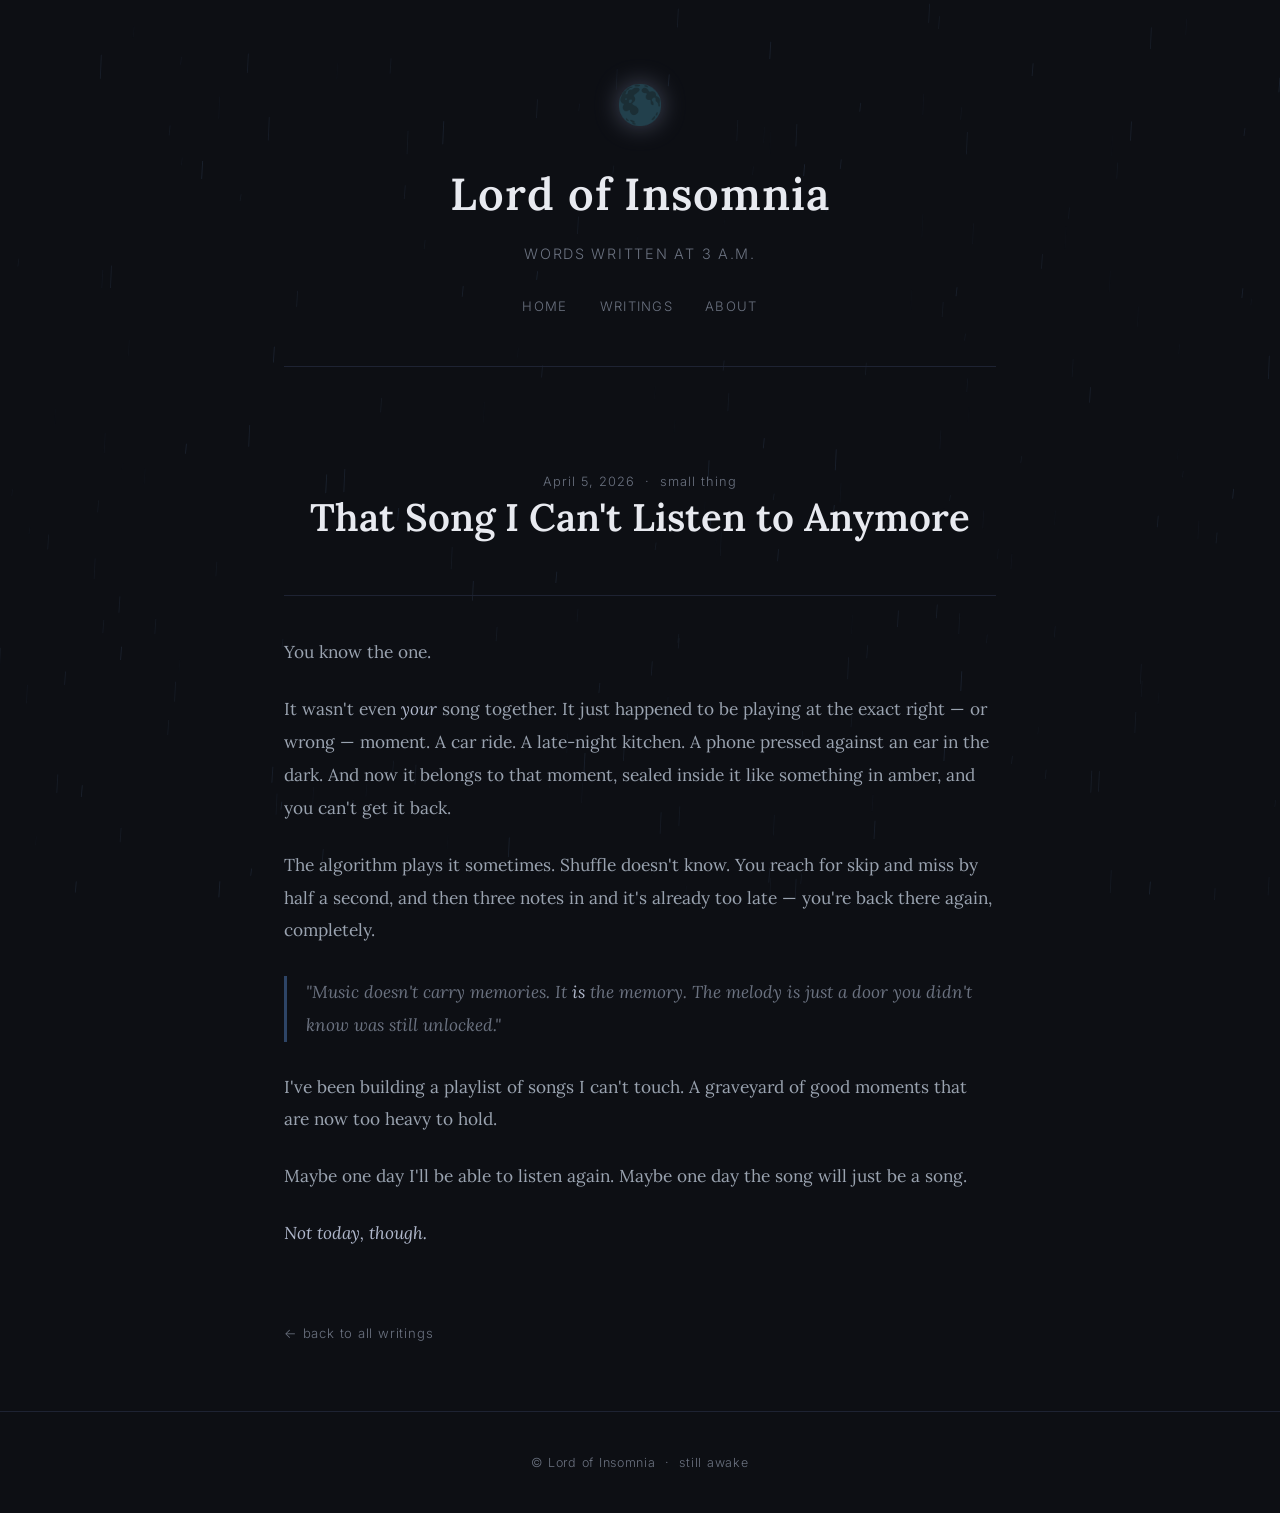
==== posts/favorite-song.html @ 432faefa "Add sad-theme GitHub Pages writing site with animated rain Agent-Logs-Url: https://github.com/orgito" ====
<!DOCTYPE html>
<html lang="en">
<head>
  <meta charset="UTF-8" />
  <meta name="viewport" content="width=device-width, initial-scale=1.0" />
  <title>That Song I Can't Listen to Anymore — Lord of Insomnia</title>
  <link rel="stylesheet" href="../style.css" />
</head>
<body>

  <canvas id="rain-canvas"></canvas>

  <div class="wrapper">

    <header>
      <span class="moon">🌑</span>
      <h1 class="site-title">Lord of Insomnia</h1>
      <p class="site-subtitle">words written at 3 a.m.</p>
      <nav>
        <a href="../index.html">Home</a>
        <a href="../index.html#writings">Writings</a>
        <a href="../index.html#about">About</a>
      </nav>
    </header>

    <article>
      <div class="post-header">
        <div class="post-meta">April 5, 2026 &nbsp;·&nbsp; small thing</div>
        <h1 class="post-title">That Song I Can't Listen to Anymore</h1>
      </div>

      <div class="post-body">
        <p>
          You know the one.
        </p>
        <p>
          It wasn't even <em>your</em> song together. It just happened to be playing
          at the exact right — or wrong — moment. A car ride. A late-night kitchen.
          A phone pressed against an ear in the dark. And now it belongs to that moment,
          sealed inside it like something in amber, and you can't get it back.
        </p>
        <p>
          The algorithm plays it sometimes. Shuffle doesn't know.
          You reach for skip and miss by half a second,
          and then three notes in and it's already too late —
          you're back there again, completely.
        </p>
        <blockquote>
          "Music doesn't carry memories. It <em>is</em> the memory.
          The melody is just a door you didn't know was still unlocked."
        </blockquote>
        <p>
          I've been building a playlist of songs I can't touch.
          A graveyard of good moments that are now too heavy to hold.
        </p>
        <p>
          Maybe one day I'll be able to listen again.
          Maybe one day the song will just be a song.
        </p>
        <p>
          <em>Not today, though.</em>
        </p>
      </div>

      <a class="back-link" href="../index.html">← back to all writings</a>
    </article>

  </div>

  <footer>
    &copy; Lord of Insomnia &nbsp;·&nbsp; still awake
  </footer>

  <script src="../rain-animation.js"></script>

</body>
</html>
---- style.css ----
/* ───────────────────────────────────────────────
   Lord of Insomnia — Sad Theme
   A place to write. A place to be heard.
─────────────────────────────────────────────── */

@import url('https://fonts.googleapis.com/css2?family=Lora:ital,wght@0,400;0,600;1,400&family=Inter:wght@300;400&display=swap');

:root {
  --bg:         #0d0f14;
  --bg-card:    #13161e;
  --bg-card2:   #181c26;
  --border:     #1e2333;
  --accent:     #4a6fa5;
  --accent-dim: #2d4466;
  --text:       #c8cdd8;
  --text-muted: #6b7280;
  --text-dim:   #9aa3b0;
  --rain:       rgba(74, 111, 165, 0.08);
  --glow:       rgba(74, 111, 165, 0.15);
}

*, *::before, *::after {
  box-sizing: border-box;
  margin: 0;
  padding: 0;
}

html {
  scroll-behavior: smooth;
}

body {
  background-color: var(--bg);
  color: var(--text);
  font-family: 'Inter', sans-serif;
  font-weight: 300;
  font-size: 16px;
  line-height: 1.7;
  min-height: 100vh;
  overflow-x: hidden;
}

/* ── Rain canvas ── */
#rain-canvas {
  position: fixed;
  top: 0; left: 0;
  width: 100%; height: 100%;
  pointer-events: none;
  z-index: 0;
  opacity: 0.35;
}

/* ── Layout ── */
.wrapper {
  position: relative;
  z-index: 1;
  max-width: 760px;
  margin: 0 auto;
  padding: 0 1.5rem 4rem;
}

/* ── Header ── */
header {
  text-align: center;
  padding: 4.5rem 0 3rem;
  border-bottom: 1px solid var(--border);
  margin-bottom: 3.5rem;
}

.site-title {
  font-family: 'Lora', serif;
  font-size: clamp(1.8rem, 5vw, 2.8rem);
  font-weight: 600;
  color: #e8eaf0;
  letter-spacing: 0.02em;
  margin-bottom: 0.6rem;
}

.site-subtitle {
  font-size: 0.9rem;
  color: var(--text-muted);
  letter-spacing: 0.12em;
  text-transform: uppercase;
}

.moon {
  display: block;
  font-size: 2.4rem;
  margin-bottom: 1.2rem;
  animation: float 6s ease-in-out infinite;
  filter: drop-shadow(0 0 12px rgba(200, 210, 255, 0.3));
}

@keyframes float {
  0%, 100% { transform: translateY(0); }
  50%       { transform: translateY(-8px); }
}

/* ── Nav ── */
nav {
  display: flex;
  justify-content: center;
  gap: 2rem;
  margin-top: 1.8rem;
}

nav a {
  color: var(--text-muted);
  text-decoration: none;
  font-size: 0.82rem;
  letter-spacing: 0.1em;
  text-transform: uppercase;
  transition: color 0.25s;
}

nav a:hover { color: var(--accent); }

/* ── Section headings ── */
.section-label {
  font-size: 0.72rem;
  letter-spacing: 0.18em;
  text-transform: uppercase;
  color: var(--text-muted);
  margin-bottom: 1.5rem;
  padding-bottom: 0.5rem;
  border-bottom: 1px solid var(--border);
}

/* ── Post cards ── */
.post-list {
  display: flex;
  flex-direction: column;
  gap: 1.4rem;
  margin-bottom: 4rem;
}

.post-card {
  background: var(--bg-card);
  border: 1px solid var(--border);
  border-radius: 8px;
  padding: 1.6rem 1.8rem;
  text-decoration: none;
  color: inherit;
  display: block;
  transition: border-color 0.25s, box-shadow 0.25s, transform 0.2s;
}

.post-card:hover {
  border-color: var(--accent-dim);
  box-shadow: 0 0 24px var(--glow);
  transform: translateY(-2px);
}

.post-card-meta {
  font-size: 0.76rem;
  color: var(--text-muted);
  letter-spacing: 0.08em;
  margin-bottom: 0.55rem;
}

.post-card-title {
  font-family: 'Lora', serif;
  font-size: 1.2rem;
  color: #d8dce8;
  margin-bottom: 0.55rem;
  line-height: 1.4;
}

.post-card-excerpt {
  font-size: 0.9rem;
  color: var(--text-muted);
  line-height: 1.65;
  display: -webkit-box;
  -webkit-line-clamp: 3;
  -webkit-box-orient: vertical;
  overflow: hidden;
}

.post-card-footer {
  margin-top: 1rem;
  font-size: 0.76rem;
  color: var(--accent);
  letter-spacing: 0.05em;
}

/* ── Single post page ── */
.post-header {
  text-align: center;
  padding: 3rem 0 2.5rem;
  border-bottom: 1px solid var(--border);
  margin-bottom: 2.5rem;
}

.post-title {
  font-family: 'Lora', serif;
  font-size: clamp(1.6rem, 4vw, 2.4rem);
  font-weight: 600;
  color: #e8eaf0;
  margin-bottom: 0.8rem;
  line-height: 1.3;
}

.post-meta {
  font-size: 0.8rem;
  color: var(--text-muted);
  letter-spacing: 0.08em;
}

.post-body {
  font-family: 'Lora', serif;
  font-size: 1.08rem;
  line-height: 1.9;
  color: var(--text-dim);
}

.post-body p     { margin-bottom: 1.4em; }
.post-body em    { color: #b0b8cc; font-style: italic; }
.post-body strong { color: #d0d4e0; font-weight: 600; }

.post-body blockquote {
  border-left: 3px solid var(--accent-dim);
  padding-left: 1.2rem;
  margin: 1.8rem 0;
  color: var(--text-muted);
  font-style: italic;
}

.back-link {
  display: inline-flex;
  align-items: center;
  gap: 0.4rem;
  margin-top: 3rem;
  font-size: 0.82rem;
  color: var(--text-muted);
  text-decoration: none;
  letter-spacing: 0.06em;
  transition: color 0.2s;
}

.back-link:hover { color: var(--accent); }

/* ── About / intro block ── */
.intro-block {
  background: var(--bg-card);
  border: 1px solid var(--border);
  border-left: 3px solid var(--accent-dim);
  border-radius: 6px;
  padding: 1.5rem 1.8rem;
  margin-bottom: 3.5rem;
  font-family: 'Lora', serif;
  font-style: italic;
  color: var(--text-muted);
  font-size: 0.96rem;
  line-height: 1.8;
}

/* ── Footer ── */
footer {
  text-align: center;
  padding: 2.5rem 0;
  border-top: 1px solid var(--border);
  font-size: 0.78rem;
  color: var(--text-muted);
  letter-spacing: 0.06em;
}

/* ── Scrollbar ── */
::-webkit-scrollbar { width: 6px; }
::-webkit-scrollbar-track { background: var(--bg); }
::-webkit-scrollbar-thumb { background: var(--border); border-radius: 3px; }
::-webkit-scrollbar-thumb:hover { background: var(--accent-dim); }
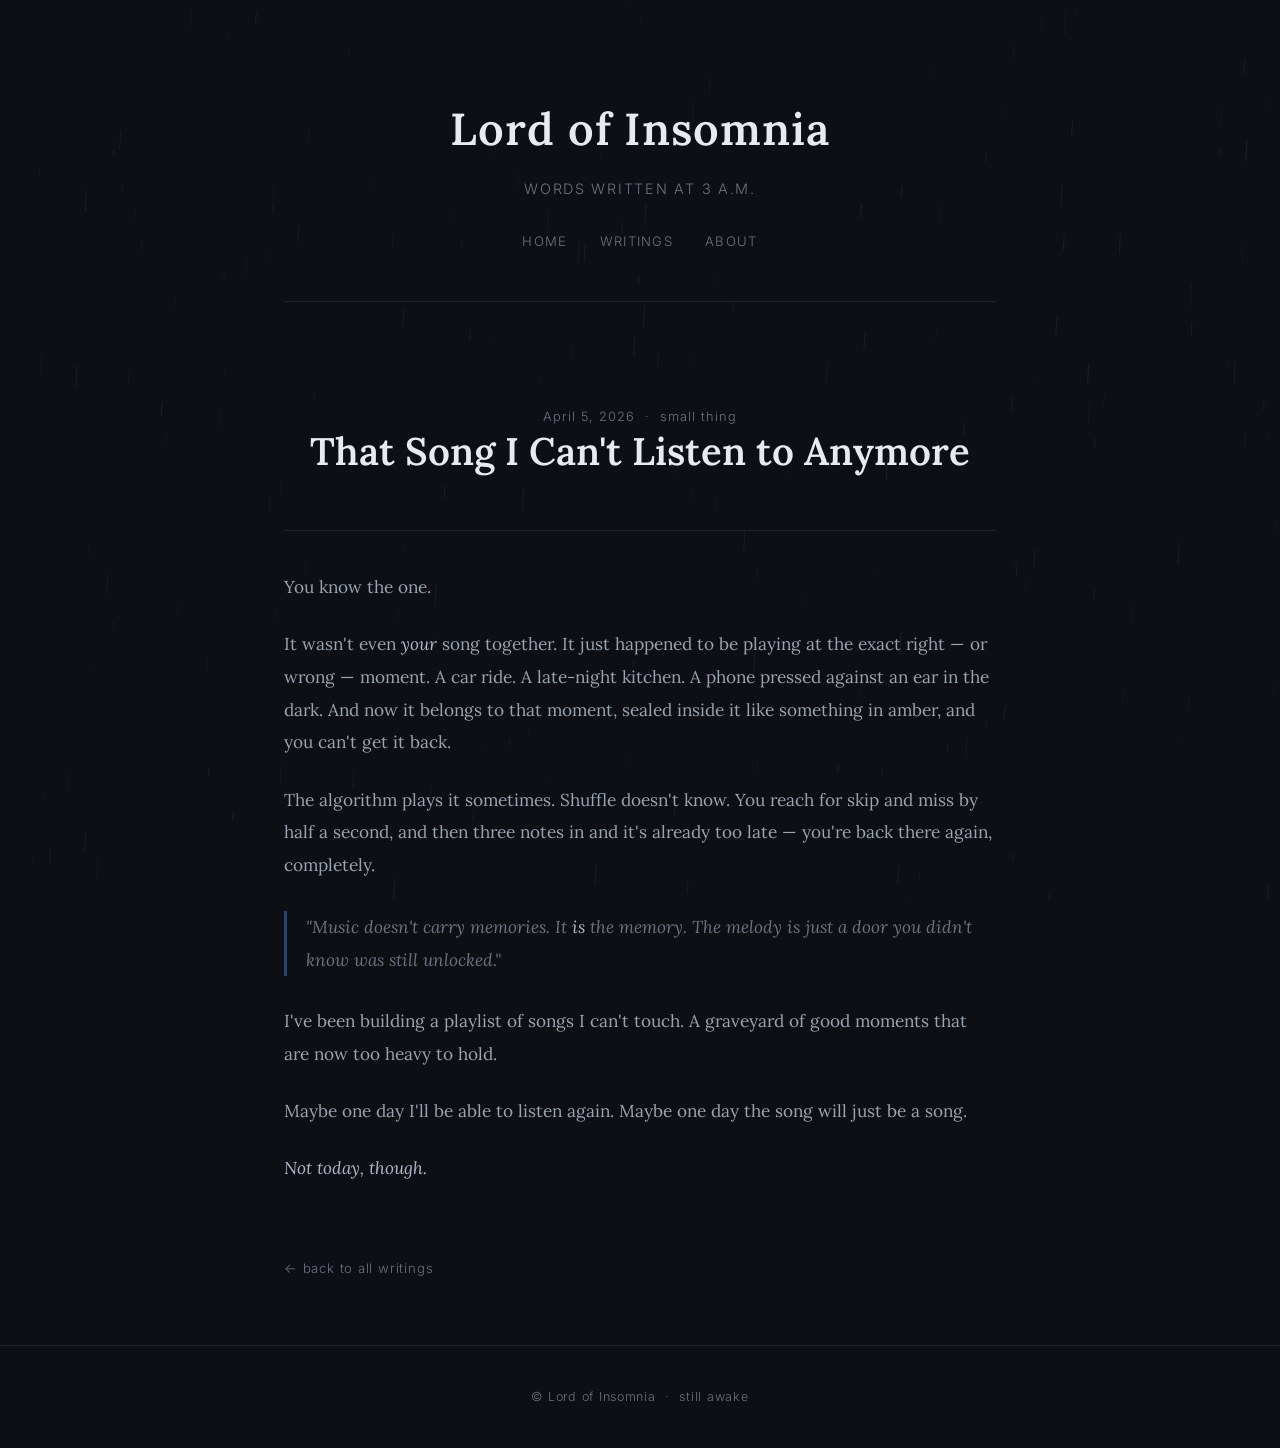
==== commit c5fc9abd: "Remove 🌑 emoji from all HTML files Agent-Logs-Url: https://github.com/orgito1015/My-twitter-Lord-of-" ====
--- a/posts/favorite-song.html
+++ b/posts/favorite-song.html
@@ -13,7 +13,7 @@
   <div class="wrapper">
 
     <header>
-      <span class="moon">🌑</span>
+      <span class="moon"></span>
       <h1 class="site-title">Lord of Insomnia</h1>
       <p class="site-subtitle">words written at 3 a.m.</p>
       <nav>
